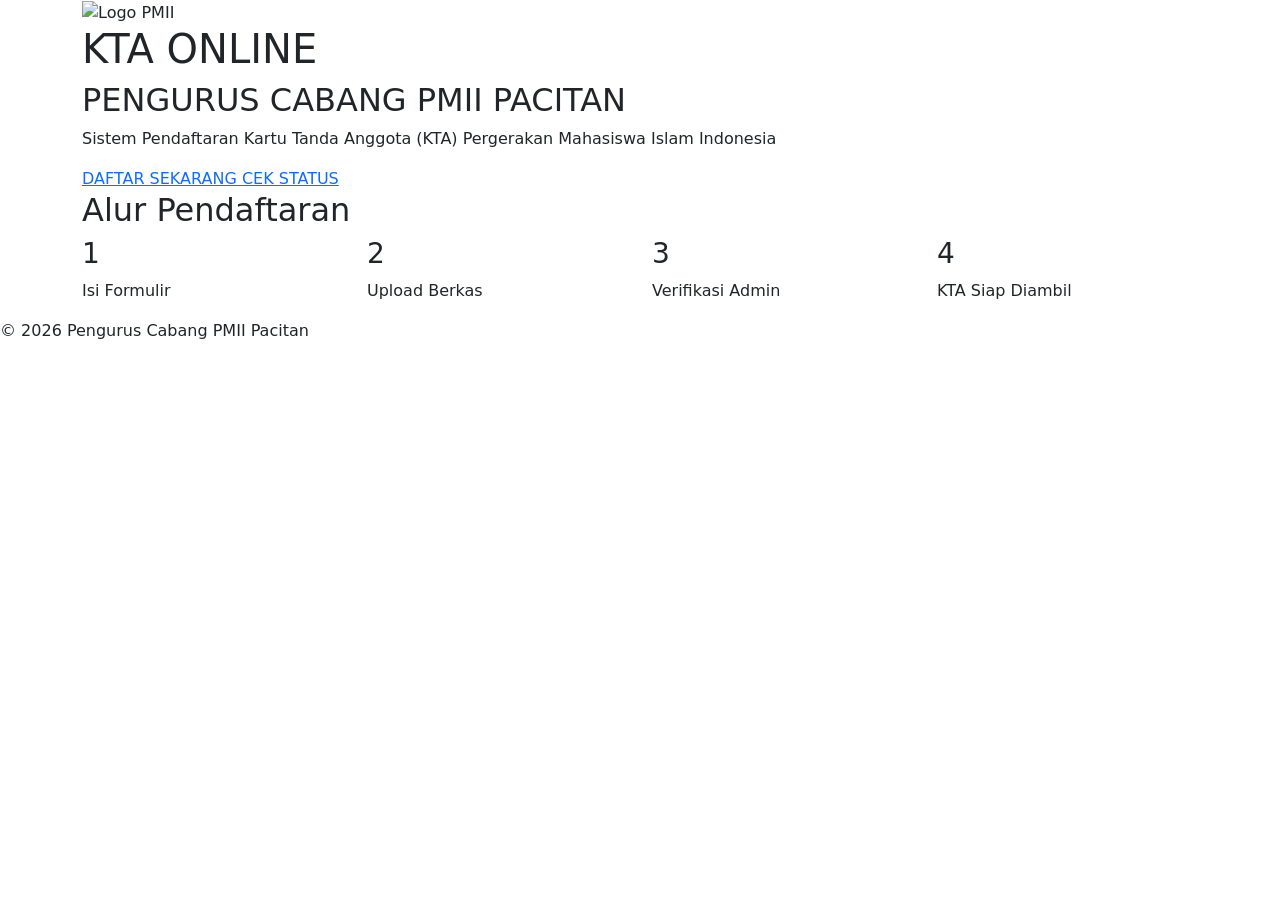
==== index.html @ 241f80c1 "Create index.html" ====
<!DOCTYPE html>
<html lang="id">

<head>

<meta charset="UTF-8">

<meta name="viewport" content="width=device-width, initial-scale=1.0">

<title>KTA ONLINE PMII PACITAN</title>

<link href="https://cdn.jsdelivr.net/npm/bootstrap@5.3.3/dist/css/bootstrap.min.css" rel="stylesheet">

<link rel="stylesheet" href="style.css">

</head>

<body>

<div class="hero">

<div class="container">

<div class="logo">

<img src="images/logo-pmii.png" alt="Logo PMII">

</div>

<h1>

KTA ONLINE

</h1>

<h2>

PENGURUS CABANG PMII PACITAN

</h2>

<p>

Sistem Pendaftaran Kartu Tanda Anggota (KTA)
Pergerakan Mahasiswa Islam Indonesia

</p>

<div class="menu">

<a href="daftar.html" class="btn-daftar">

DAFTAR SEKARANG

</a>

<a href="status.html" class="btn-status">

CEK STATUS

</a>

</div>

</div>

</div>

<section class="alur">

<div class="container">

<h2>

Alur Pendaftaran

</h2>

<div class="row">

<div class="col-md-3">

<div class="card-alur">

<h3>1</h3>

<p>

Isi Formulir

</p>

</div>

</div>

<div class="col-md-3">

<div class="card-alur">

<h3>2</h3>

<p>

Upload Berkas

</p>

</div>

</div>

<div class="col-md-3">

<div class="card-alur">

<h3>3</h3>

<p>

Verifikasi Admin

</p>

</div>

</div>

<div class="col-md-3">

<div class="card-alur">

<h3>4</h3>

<p>

KTA Siap Diambil

</p>

</div>

</div>

</div>

</div>

</section>

<footer>

© 2026

Pengurus Cabang PMII Pacitan

</footer>

</body>

</html>
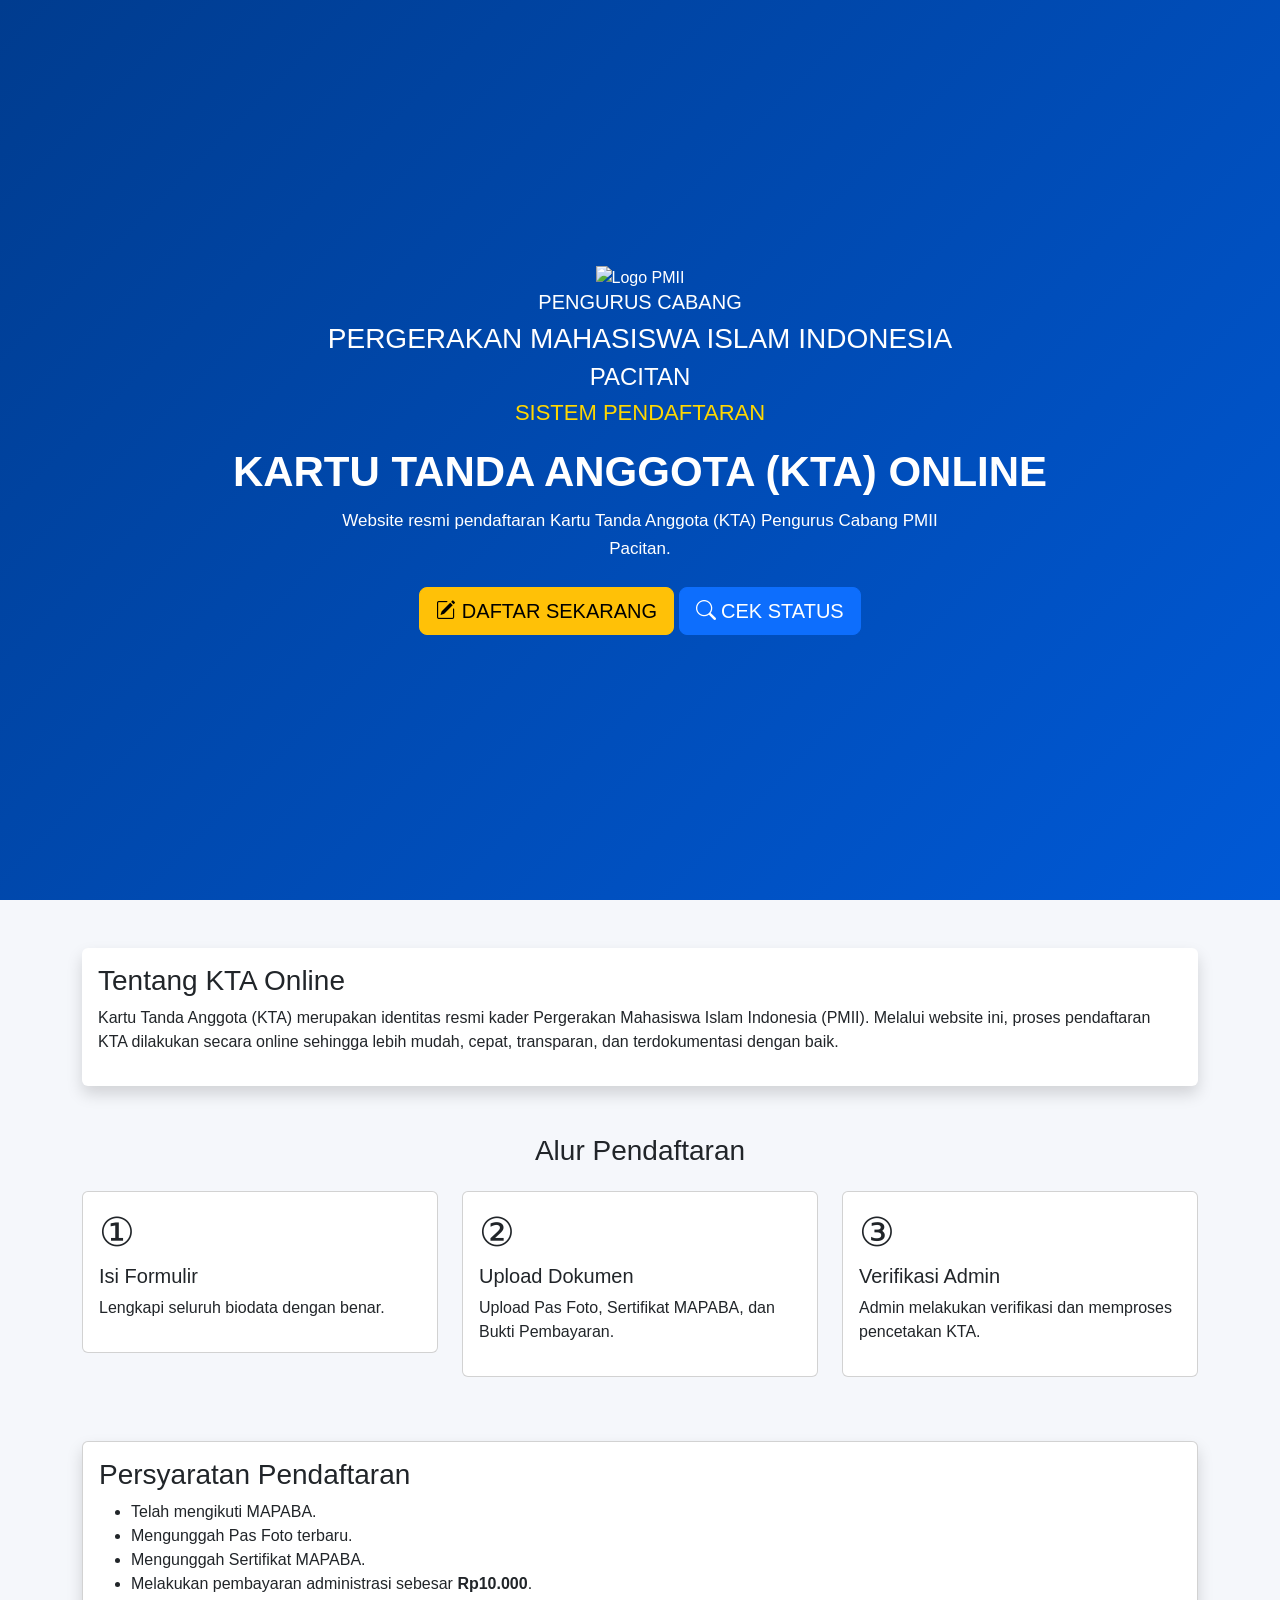
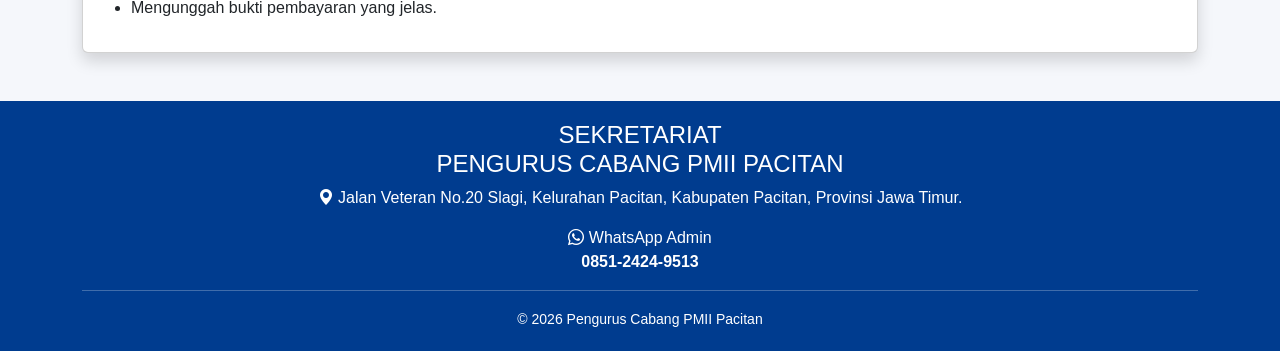
==== commit 7a9842da: "Update index.html" ====
--- a/index.html
+++ b/index.html
@@ -2,159 +2,259 @@
 <html lang="id">
 
 <head>
-
-<meta charset="UTF-8">
-
-<meta name="viewport" content="width=device-width, initial-scale=1.0">
-
-<title>KTA ONLINE PMII PACITAN</title>
-
-<link href="https://cdn.jsdelivr.net/npm/bootstrap@5.3.3/dist/css/bootstrap.min.css" rel="stylesheet">
-
-<link rel="stylesheet" href="style.css">
-
+    <meta charset="UTF-8">
+    <meta name="viewport" content="width=device-width, initial-scale=1.0">
+    <title>KTA Online PC PMII Pacitan</title>
+
+    <!-- Bootstrap -->
+    <link href="https://cdn.jsdelivr.net/npm/bootstrap@5.3.3/dist/css/bootstrap.min.css" rel="stylesheet">
+
+    <!-- Bootstrap Icons -->
+    <link rel="stylesheet" href="https://cdn.jsdelivr.net/npm/bootstrap-icons@1.11.3/font/bootstrap-icons.min.css">
+
+    <!-- CSS -->
+    <link rel="stylesheet" href="style.css">
 </head>
 
 <body>
 
-<div class="hero">
-
-<div class="container">
-
-<div class="logo">
-
-<img src="images/logo-pmii.png" alt="Logo PMII">
-
-</div>
-
-<h1>
-
-KTA ONLINE
-
-</h1>
-
-<h2>
-
-PENGURUS CABANG PMII PACITAN
-
-</h2>
-
-<p>
-
-Sistem Pendaftaran Kartu Tanda Anggota (KTA)
-Pergerakan Mahasiswa Islam Indonesia
-
-</p>
-
-<div class="menu">
-
-<a href="daftar.html" class="btn-daftar">
-
-DAFTAR SEKARANG
-
-</a>
-
-<a href="status.html" class="btn-status">
-
-CEK STATUS
-
-</a>
-
-</div>
-
-</div>
-
-</div>
-
-<section class="alur">
-
-<div class="container">
-
-<h2>
-
-Alur Pendaftaran
-
-</h2>
-
-<div class="row">
-
-<div class="col-md-3">
-
-<div class="card-alur">
-
-<h3>1</h3>
-
-<p>
-
-Isi Formulir
-
-</p>
-
-</div>
-
-</div>
-
-<div class="col-md-3">
-
-<div class="card-alur">
-
-<h3>2</h3>
-
-<p>
-
-Upload Berkas
-
-</p>
-
-</div>
-
-</div>
-
-<div class="col-md-3">
-
-<div class="card-alur">
-
-<h3>3</h3>
-
-<p>
-
-Verifikasi Admin
-
-</p>
-
-</div>
-
-</div>
-
-<div class="col-md-3">
-
-<div class="card-alur">
-
-<h3>4</h3>
-
-<p>
-
-KTA Siap Diambil
-
-</p>
-
-</div>
-
-</div>
-
-</div>
-
-</div>
-
-</section>
-
-<footer>
-
-© 2026
-
-Pengurus Cabang PMII Pacitan
-
-</footer>
+    <!-- HEADER -->
+    <section class="hero">
+
+        <div class="container">
+
+            <img src="images/logo-pmii.png" class="logo" alt="Logo PMII">
+
+            <h5>PENGURUS CABANG</h5>
+
+            <h3>PERGERAKAN MAHASISWA ISLAM INDONESIA</h3>
+
+            <h4>PACITAN</h4>
+
+            <h2>SISTEM PENDAFTARAN</h2>
+
+            <h1>KARTU TANDA ANGGOTA (KTA) ONLINE</h1>
+
+            <p class="subjudul">
+                Website resmi pendaftaran Kartu Tanda Anggota (KTA)
+                Pengurus Cabang PMII Pacitan.
+            </p>
+
+            <div class="mt-4">
+
+                <a href="daftar.html" class="btn btn-warning btn-lg tombol">
+                    <i class="bi bi-pencil-square"></i>
+                    DAFTAR SEKARANG
+                </a>
+
+                <a href="status.html" class="btn btn-primary btn-lg tombol">
+                    <i class="bi bi-search"></i>
+                    CEK STATUS
+                </a>
+
+            </div>
+
+        </div>
+
+    </section>
+
+    <!-- TENTANG -->
+    <section class="container py-5">
+
+        <div class="card shadow border-0">
+
+            <div class="card-body">
+
+                <h3 class="judul">
+                    Tentang KTA Online
+                </h3>
+
+                <p>
+
+                    Kartu Tanda Anggota (KTA) merupakan identitas resmi kader
+                    Pergerakan Mahasiswa Islam Indonesia (PMII).
+
+                    Melalui website ini, proses pendaftaran KTA dilakukan
+                    secara online sehingga lebih mudah, cepat,
+                    transparan, dan terdokumentasi dengan baik.
+
+                </p>
+
+            </div>
+
+        </div>
+
+    </section>
+
+    <!-- ALUR -->
+
+    <section class="container pb-5">
+
+        <h3 class="text-center mb-4">
+
+            Alur Pendaftaran
+
+        </h3>
+
+        <div class="row">
+
+            <div class="col-md-4 mb-3">
+
+                <div class="card langkah">
+
+                    <div class="card-body">
+
+                        <h1>①</h1>
+
+                        <h5>Isi Formulir</h5>
+
+                        <p>
+                            Lengkapi seluruh biodata dengan benar.
+                        </p>
+
+                    </div>
+
+                </div>
+
+            </div>
+
+            <div class="col-md-4 mb-3">
+
+                <div class="card langkah">
+
+                    <div class="card-body">
+
+                        <h1>②</h1>
+
+                        <h5>Upload Dokumen</h5>
+
+                        <p>
+
+                            Upload Pas Foto,
+                            Sertifikat MAPABA,
+                            dan Bukti Pembayaran.
+
+                        </p>
+
+                    </div>
+
+                </div>
+
+            </div>
+
+            <div class="col-md-4 mb-3">
+
+                <div class="card langkah">
+
+                    <div class="card-body">
+
+                        <h1>③</h1>
+
+                        <h5>Verifikasi Admin</h5>
+
+                        <p>
+
+                            Admin melakukan verifikasi
+                            dan memproses pencetakan KTA.
+
+                        </p>
+
+                    </div>
+
+                </div>
+
+            </div>
+
+        </div>
+
+    </section>
+
+    <!-- PERSYARATAN -->
+
+    <section class="container pb-5">
+
+        <div class="card shadow">
+
+            <div class="card-body">
+
+                <h3 class="judul">
+
+                    Persyaratan Pendaftaran
+
+                </h3>
+
+                <ul>
+
+                    <li>Telah mengikuti MAPABA.</li>
+
+                    <li>Mengunggah Pas Foto terbaru.</li>
+
+                    <li>Mengunggah Sertifikat MAPABA.</li>
+
+                    <li>Melakukan pembayaran administrasi sebesar <b>Rp10.000</b>.</li>
+
+                    <li>Mengunggah bukti pembayaran yang jelas.</li>
+
+                </ul>
+
+            </div>
+
+        </div>
+
+    </section>
+
+    <!-- SEKRETARIAT -->
+
+    <footer>
+
+        <div class="container">
+
+            <h4>
+
+                SEKRETARIAT
+
+                <br>
+
+                PENGURUS CABANG PMII PACITAN
+
+            </h4>
+
+            <p>
+
+                <i class="bi bi-geo-alt-fill"></i>
+
+                Jalan Veteran No.20 Slagi,
+                Kelurahan Pacitan,
+                Kabupaten Pacitan,
+                Provinsi Jawa Timur.
+
+            </p>
+
+            <p>
+
+                <i class="bi bi-whatsapp"></i>
+
+                WhatsApp Admin
+
+                <br>
+
+                <strong>0851-2424-9513</strong>
+
+            </p>
+
+            <hr>
+
+            <small>
+
+                © 2026
+
+                Pengurus Cabang PMII Pacitan
+
+            </small>
+
+        </div>
+
+    </footer>
 
 </body>
 
--- a/style.css
+++ b/style.css
@@ -0,0 +1,167 @@
+/* ===========================
+   KTA ONLINE PMII PACITAN
+   =========================== */
+
+*{
+    margin:0;
+    padding:0;
+    box-sizing:border-box;
+    font-family:'Segoe UI',sans-serif;
+}
+
+body{
+    background:#f5f7fb;
+}
+
+/* ===========================
+   HERO
+   =========================== */
+
+.hero{
+    background:linear-gradient(135deg,#003c8f,#0059d6);
+    min-height:100vh;
+    display:flex;
+    justify-content:center;
+    align-items:center;
+    text-align:center;
+    color:#fff;
+    padding:40px 20px;
+}
+
+.logo img{
+    width:120px;
+    margin-bottom:20px;
+}
+
+.hero h1{
+    font-size:42px;
+    font-weight:bold;
+    margin-bottom:10px;
+}
+
+.hero h2{
+    font-size:22px;
+    color:#FFD700;
+    margin-bottom:20px;
+}
+
+.hero p{
+    max-width:650px;
+    margin:auto;
+    line-height:28px;
+    font-size:17px;
+}
+
+/* ===========================
+   BUTTON
+   =========================== */
+
+.menu{
+    margin-top:35px;
+}
+
+.menu a{
+    text-decoration:none;
+    display:inline-block;
+    margin:10px;
+    padding:15px 35px;
+    border-radius:50px;
+    font-weight:bold;
+    transition:.3s;
+}
+
+.btn-daftar{
+    background:#FFD700;
+    color:#000;
+}
+
+.btn-daftar:hover{
+    background:#ffca00;
+    transform:scale(1.05);
+}
+
+.btn-status{
+    background:#fff;
+    color:#003c8f;
+}
+
+.btn-status:hover{
+    background:#eaeaea;
+    transform:scale(1.05);
+}
+
+/* ===========================
+   ALUR
+   =========================== */
+
+.alur{
+    padding:70px 20px;
+}
+
+.alur h2{
+    text-align:center;
+    margin-bottom:40px;
+    color:#003c8f;
+    font-weight:bold;
+}
+
+.card-alur{
+    background:white;
+    border-radius:15px;
+    padding:30px;
+    text-align:center;
+    box-shadow:0 8px 20px rgba(0,0,0,.1);
+    transition:.3s;
+    margin-bottom:25px;
+}
+
+.card-alur:hover{
+    transform:translateY(-8px);
+}
+
+.card-alur h3{
+    width:60px;
+    height:60px;
+    margin:auto;
+    border-radius:50%;
+    background:#FFD700;
+    color:#003c8f;
+    line-height:60px;
+    font-size:26px;
+    margin-bottom:15px;
+}
+
+/* ===========================
+   FOOTER
+   =========================== */
+
+footer{
+    background:#003c8f;
+    color:white;
+    text-align:center;
+    padding:20px;
+}
+
+/* ===========================
+   MOBILE
+   =========================== */
+
+@media(max-width:768px){
+
+.hero h1{
+    font-size:30px;
+}
+
+.hero h2{
+    font-size:18px;
+}
+
+.logo img{
+    width:90px;
+}
+
+.menu a{
+    width:100%;
+}
+
+}
